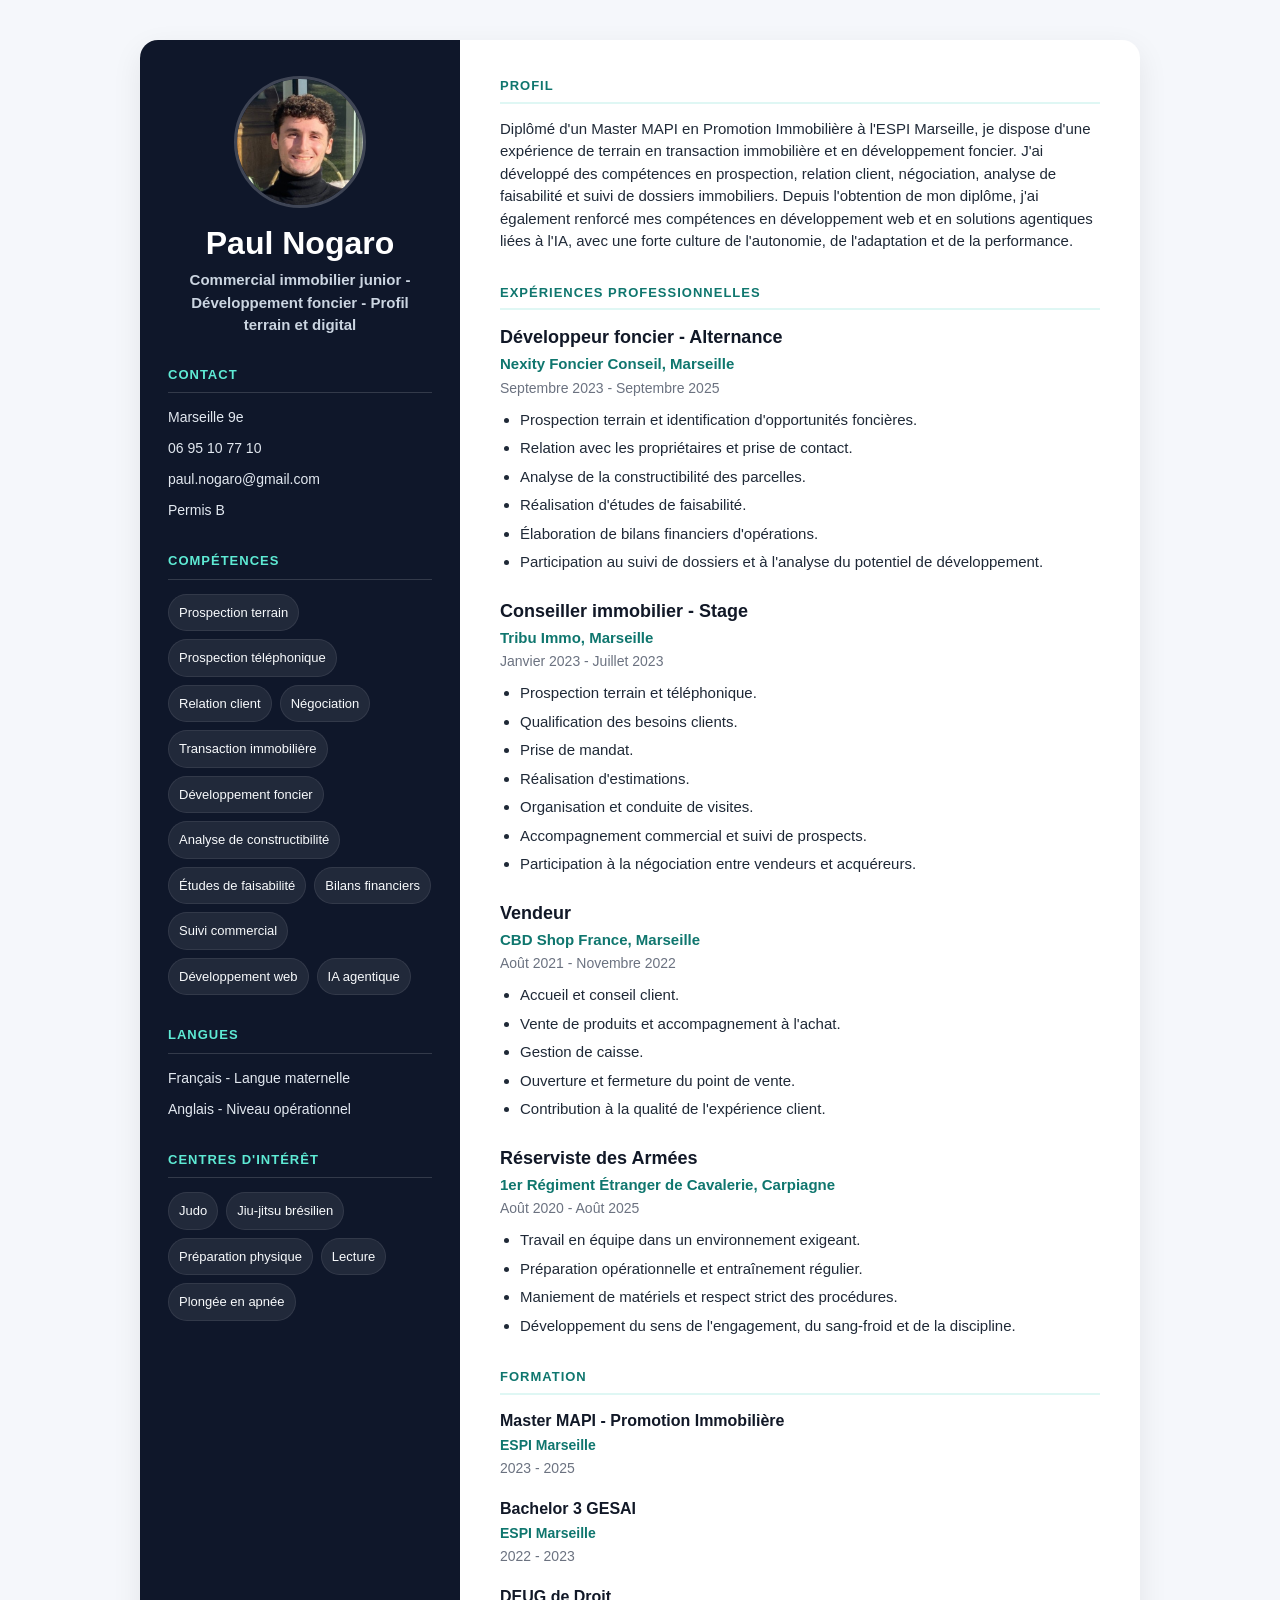
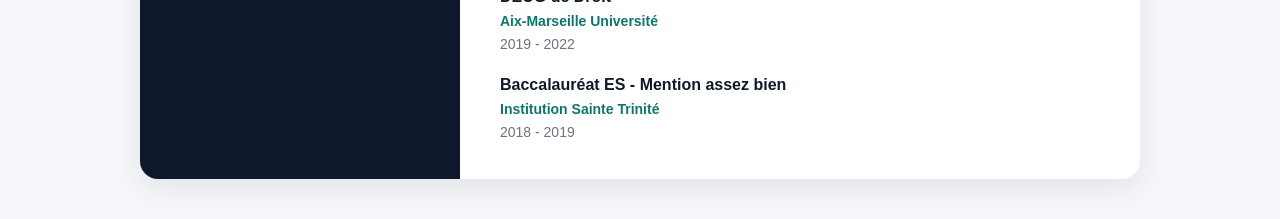
==== index.html @ a895a9f4 "Initial commit du CV Paul Nogaro. Version HTML/CSS avec photo, export PDF et page d'accueil locale. " ====
<!DOCTYPE html>
<html lang="fr">
<head>
  <meta charset="UTF-8" />
  <meta http-equiv="refresh" content="0; url=file.html" />
  <title>CV - Paul Nogaro</title>
</head>
<body>
  <p><a href="file.html">CV - Paul Nogaro</a></p>
</body>
</html>
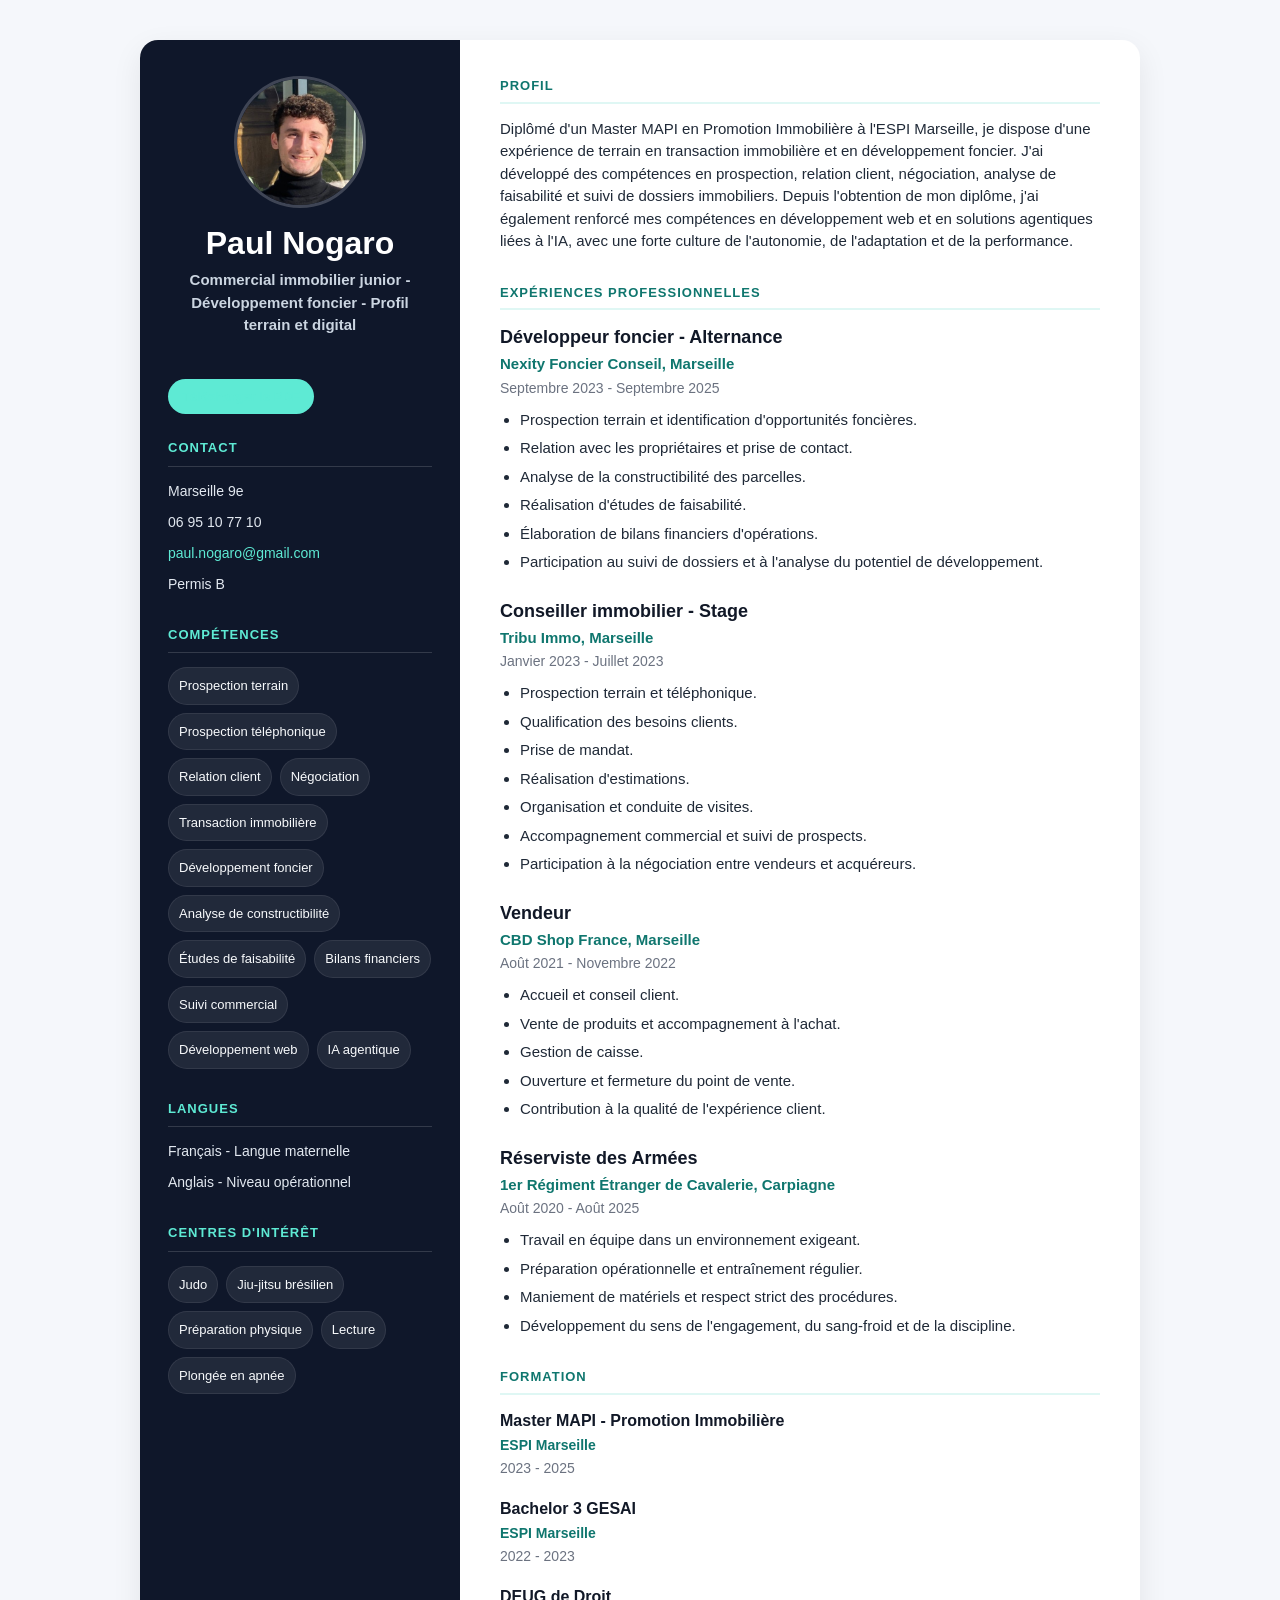
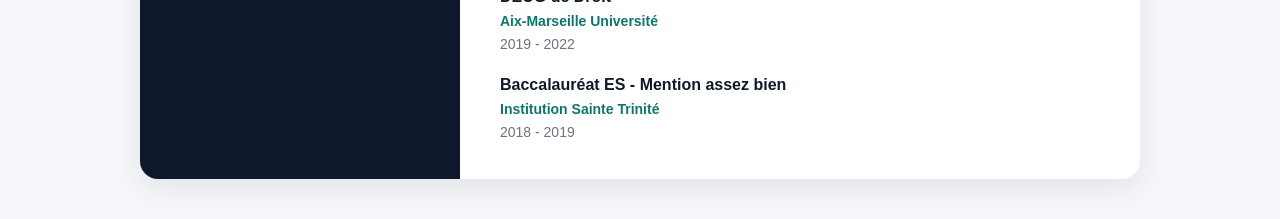
==== commit eab728b3: "Configure le CV comme landing page GitHub Pages statique. index.html devient la page principale, ave" ====
--- a/index.html
+++ b/index.html
@@ -2,10 +2,168 @@
 <html lang="fr">
 <head>
   <meta charset="UTF-8" />
-  <meta http-equiv="refresh" content="0; url=file.html" />
+  <meta name="viewport" content="width=device-width, initial-scale=1.0" />
+  <meta name="description" content="CV de Paul Nogaro — Commercial immobilier junior, développement foncier, profil terrain et digital." />
+  <meta name="author" content="Paul Nogaro" />
   <title>CV - Paul Nogaro</title>
+  <link rel="stylesheet" href="styles.css" />
 </head>
 <body>
-  <p><a href="file.html">CV - Paul Nogaro</a></p>
+  <div class="container">
+    <aside class="sidebar">
+      <header class="profile-header">
+        <img class="profile-photo" src="ressources/photocv.jpeg" alt="Photo de Paul Nogaro" width="132" height="132" />
+        <h1>Paul Nogaro</h1>
+        <div class="subtitle">Commercial immobilier junior - Développement foncier - Profil terrain et digital</div>
+        <a class="pdf-link" href="CV_Paul_Nogaro.pdf" target="_blank" rel="noopener">Télécharger le PDF</a>
+      </header>
+
+      <div class="section">
+        <div class="section-title">Contact</div>
+        <div class="contact-item">Marseille 9e</div>
+        <div class="contact-item">06 95 10 77 10</div>
+        <div class="contact-item"><a href="mailto:paul.nogaro@gmail.com">paul.nogaro@gmail.com</a></div>
+        <div class="contact-item">Permis B</div>
+      </div>
+
+      <div class="section">
+        <div class="section-title">Compétences</div>
+        <div class="skills-list">
+          <span class="tag">Prospection terrain</span>
+          <span class="tag">Prospection téléphonique</span>
+          <span class="tag">Relation client</span>
+          <span class="tag">Négociation</span>
+          <span class="tag">Transaction immobilière</span>
+          <span class="tag">Développement foncier</span>
+          <span class="tag">Analyse de constructibilité</span>
+          <span class="tag">Études de faisabilité</span>
+          <span class="tag">Bilans financiers</span>
+          <span class="tag">Suivi commercial</span>
+          <span class="tag">Développement web</span>
+          <span class="tag">IA agentique</span>
+        </div>
+      </div>
+
+      <div class="section">
+        <div class="section-title">Langues</div>
+        <div class="info-item">Français - Langue maternelle</div>
+        <div class="info-item">Anglais - Niveau opérationnel</div>
+      </div>
+
+      <div class="section">
+        <div class="section-title">Centres d'intérêt</div>
+        <div class="interests-list">
+          <span class="tag">Judo</span>
+          <span class="tag">Jiu-jitsu brésilien</span>
+          <span class="tag">Préparation physique</span>
+          <span class="tag">Lecture</span>
+          <span class="tag">Plongée en apnée</span>
+        </div>
+      </div>
+    </aside>
+
+    <main class="main">
+      <div class="section">
+        <div class="section-title">Profil</div>
+        <p class="profile-text">
+          Diplômé d'un Master MAPI en Promotion Immobilière à l'ESPI Marseille, je dispose d'une expérience de terrain en transaction immobilière et en développement foncier. J'ai développé des compétences en prospection, relation client, négociation, analyse de faisabilité et suivi de dossiers immobiliers. Depuis l'obtention de mon diplôme, j'ai également renforcé mes compétences en développement web et en solutions agentiques liées à l'IA, avec une forte culture de l'autonomie, de l'adaptation et de la performance.
+        </p>
+      </div>
+
+      <div class="section">
+        <div class="section-title">Expériences professionnelles</div>
+
+        <div class="job">
+          <div class="job-header">
+            <div class="job-title">Développeur foncier - Alternance</div>
+            <div class="job-company">Nexity Foncier Conseil, Marseille</div>
+            <div class="job-date">Septembre 2023 - Septembre 2025</div>
+          </div>
+          <ul>
+            <li>Prospection terrain et identification d'opportunités foncières.</li>
+            <li>Relation avec les propriétaires et prise de contact.</li>
+            <li>Analyse de la constructibilité des parcelles.</li>
+            <li>Réalisation d'études de faisabilité.</li>
+            <li>Élaboration de bilans financiers d'opérations.</li>
+            <li>Participation au suivi de dossiers et à l'analyse du potentiel de développement.</li>
+          </ul>
+        </div>
+
+        <div class="job">
+          <div class="job-header">
+            <div class="job-title">Conseiller immobilier - Stage</div>
+            <div class="job-company">Tribu Immo, Marseille</div>
+            <div class="job-date">Janvier 2023 - Juillet 2023</div>
+          </div>
+          <ul>
+            <li>Prospection terrain et téléphonique.</li>
+            <li>Qualification des besoins clients.</li>
+            <li>Prise de mandat.</li>
+            <li>Réalisation d'estimations.</li>
+            <li>Organisation et conduite de visites.</li>
+            <li>Accompagnement commercial et suivi de prospects.</li>
+            <li>Participation à la négociation entre vendeurs et acquéreurs.</li>
+          </ul>
+        </div>
+
+        <div class="job">
+          <div class="job-header">
+            <div class="job-title">Vendeur</div>
+            <div class="job-company">CBD Shop France, Marseille</div>
+            <div class="job-date">Août 2021 - Novembre 2022</div>
+          </div>
+          <ul>
+            <li>Accueil et conseil client.</li>
+            <li>Vente de produits et accompagnement à l'achat.</li>
+            <li>Gestion de caisse.</li>
+            <li>Ouverture et fermeture du point de vente.</li>
+            <li>Contribution à la qualité de l'expérience client.</li>
+          </ul>
+        </div>
+
+        <div class="job">
+          <div class="job-header">
+            <div class="job-title">Réserviste des Armées</div>
+            <div class="job-company">1er Régiment Étranger de Cavalerie, Carpiagne</div>
+            <div class="job-date">Août 2020 - Août 2025</div>
+          </div>
+          <ul>
+            <li>Travail en équipe dans un environnement exigeant.</li>
+            <li>Préparation opérationnelle et entraînement régulier.</li>
+            <li>Maniement de matériels et respect strict des procédures.</li>
+            <li>Développement du sens de l'engagement, du sang-froid et de la discipline.</li>
+          </ul>
+        </div>
+      </div>
+
+      <div class="section">
+        <div class="section-title">Formation</div>
+
+        <div class="education-item">
+          <div class="education-title">Master MAPI - Promotion Immobilière</div>
+          <div class="education-school">ESPI Marseille</div>
+          <div class="education-date">2023 - 2025</div>
+        </div>
+
+        <div class="education-item">
+          <div class="education-title">Bachelor 3 GESAI</div>
+          <div class="education-school">ESPI Marseille</div>
+          <div class="education-date">2022 - 2023</div>
+        </div>
+
+        <div class="education-item">
+          <div class="education-title">DEUG de Droit</div>
+          <div class="education-school">Aix-Marseille Université</div>
+          <div class="education-date">2019 - 2022</div>
+        </div>
+
+        <div class="education-item">
+          <div class="education-title">Baccalauréat ES - Mention assez bien</div>
+          <div class="education-school">Institution Sainte Trinité</div>
+          <div class="education-date">2018 - 2019</div>
+        </div>
+      </div>
+    </main>
+  </div>
 </body>
 </html>
--- a/styles.css
+++ b/styles.css
@@ -0,0 +1,482 @@
+:root {
+  --bg: #f5f7fb;
+  --card: #ffffff;
+  --text: #1f2937;
+  --muted: #6b7280;
+  --accent: #0f766e;
+  --accent-light: #dff7f4;
+  --border: #e5e7eb;
+  --title: #111827;
+}
+
+* {
+  box-sizing: border-box;
+}
+
+@media screen {
+  body {
+    margin: 0;
+    font-family: Arial, Helvetica, sans-serif;
+    background: var(--bg);
+    color: var(--text);
+    line-height: 1.5;
+  }
+
+  .container {
+    max-width: 1000px;
+    margin: 40px auto;
+    background: var(--card);
+    box-shadow: 0 10px 30px rgba(0, 0, 0, 0.08);
+    display: grid;
+    grid-template-columns: 320px 1fr;
+    overflow: hidden;
+    border-radius: 18px;
+  }
+
+  .sidebar {
+    background: #0f172a;
+    color: #f8fafc;
+    padding: 36px 28px;
+  }
+
+  .profile-header {
+    margin-bottom: 24px;
+  }
+
+  .pdf-link {
+    display: inline-block;
+    margin-top: 14px;
+    padding: 8px 14px;
+    border-radius: 999px;
+    background: #5eead4;
+    color: #0f172a;
+    font-size: 13px;
+    font-weight: bold;
+    text-decoration: none;
+    text-align: center;
+  }
+
+  .pdf-link:hover {
+    background: #99f6e4;
+  }
+
+  .sidebar a {
+    color: #5eead4;
+    text-decoration: none;
+  }
+
+  .sidebar a:hover {
+    text-decoration: underline;
+  }
+
+  .profile-photo {
+    width: 132px;
+    height: 132px;
+    object-fit: cover;
+    object-position: center 18%;
+    border-radius: 50%;
+    display: block;
+    margin: 0 auto 18px;
+    border: 3px solid rgba(255, 255, 255, 0.2);
+  }
+
+  .main {
+    padding: 36px 40px;
+  }
+
+  h1 {
+    margin: 0 0 8px 0;
+    font-size: 32px;
+    line-height: 1.1;
+    color: white;
+    text-align: center;
+  }
+
+  .subtitle {
+    font-size: 15px;
+    color: #cbd5e1;
+    margin-bottom: 28px;
+    font-weight: bold;
+    text-align: center;
+  }
+
+  .section {
+    margin-bottom: 30px;
+  }
+
+  .section:last-child {
+    margin-bottom: 0;
+  }
+
+  .section-title {
+    font-size: 13px;
+    text-transform: uppercase;
+    letter-spacing: 1px;
+    margin-bottom: 14px;
+    color: var(--accent);
+    font-weight: bold;
+    border-bottom: 2px solid var(--accent-light);
+    padding-bottom: 6px;
+  }
+
+  .sidebar .section-title {
+    color: #5eead4;
+    border-bottom: 1px solid rgba(255, 255, 255, 0.15);
+    padding-bottom: 8px;
+  }
+
+  .contact-item,
+  .info-item {
+    margin-bottom: 10px;
+    font-size: 14px;
+    color: #e2e8f0;
+  }
+
+  .profile-text,
+  .main p {
+    font-size: 15px;
+    color: var(--text);
+    margin: 0;
+  }
+
+  .job {
+    margin-bottom: 24px;
+  }
+
+  .job:last-child {
+    margin-bottom: 0;
+  }
+
+  .job-header {
+    margin-bottom: 8px;
+  }
+
+  .job-title {
+    font-size: 18px;
+    font-weight: bold;
+    color: var(--title);
+    margin: 0;
+  }
+
+  .job-company {
+    font-size: 15px;
+    color: var(--accent);
+    font-weight: bold;
+    margin-top: 2px;
+  }
+
+  .job-date {
+    font-size: 14px;
+    color: var(--muted);
+    margin-top: 2px;
+  }
+
+  ul {
+    margin: 10px 0 0 20px;
+    padding: 0;
+  }
+
+  li {
+    margin-bottom: 6px;
+    font-size: 15px;
+  }
+
+  .skills-list,
+  .interests-list,
+  .languages-list {
+    display: flex;
+    flex-wrap: wrap;
+    gap: 8px;
+  }
+
+  .tag {
+    background: rgba(255, 255, 255, 0.08);
+    color: #f8fafc;
+    border: 1px solid rgba(255, 255, 255, 0.08);
+    padding: 8px 10px;
+    border-radius: 999px;
+    font-size: 13px;
+  }
+
+  .main .tag {
+    background: var(--accent-light);
+    color: var(--accent);
+    border: none;
+  }
+
+  .education-item {
+    margin-bottom: 18px;
+  }
+
+  .education-item:last-child {
+    margin-bottom: 0;
+  }
+
+  .education-title {
+    font-size: 16px;
+    font-weight: bold;
+    color: var(--title);
+  }
+
+  .education-school {
+    color: var(--accent);
+    font-weight: bold;
+    font-size: 14px;
+    margin-top: 2px;
+  }
+
+  .education-date {
+    color: var(--muted);
+    font-size: 14px;
+    margin-top: 2px;
+  }
+
+  @media (max-width: 820px) {
+    .container {
+      grid-template-columns: 1fr;
+      margin: 0;
+      border-radius: 0;
+    }
+
+    .main,
+    .sidebar {
+      padding: 28px 22px;
+    }
+
+    h1 {
+      font-size: 28px;
+    }
+  }
+}
+
+@media print {
+  @page {
+    size: A4;
+    margin: 0;
+  }
+
+  * {
+    -webkit-print-color-adjust: exact;
+    print-color-adjust: exact;
+  }
+
+  html,
+  body {
+    width: 210mm;
+    margin: 0;
+    padding: 0;
+    background: white;
+    color: var(--text);
+    font-family: Arial, Helvetica, sans-serif;
+    font-size: 9pt;
+    line-height: 1.28;
+  }
+
+  .container {
+    width: 210mm;
+    min-height: 297mm;
+    display: grid;
+    grid-template-columns: 68mm 1fr;
+    background: white;
+    overflow: hidden;
+  }
+
+  .sidebar {
+    background: #0f172a;
+    color: #f8fafc;
+    padding: 8mm 4.5mm 8mm 5.5mm;
+  }
+
+  .main {
+    padding: 10mm 7mm 8mm 6mm;
+  }
+
+  .profile-header {
+    margin-bottom: 3mm;
+  }
+
+  .pdf-link {
+    display: inline-block;
+    margin-top: 2mm;
+    padding: 1mm 2.5mm;
+    border-radius: 999px;
+    background: #5eead4;
+    color: #0f172a;
+    font-size: 7pt;
+    font-weight: bold;
+    text-decoration: none;
+    text-align: center;
+  }
+
+  .sidebar a {
+    color: #5eead4;
+    text-decoration: none;
+  }
+
+  .profile-photo {
+    width: 24mm;
+    height: 24mm;
+    object-fit: cover;
+    object-position: center 18%;
+    border-radius: 50%;
+    display: block;
+    margin: 0 auto 2.5mm;
+    border: 1px solid rgba(255, 255, 255, 0.25);
+  }
+
+  h1 {
+    margin: 0 0 2mm 0;
+    font-size: 18pt;
+    line-height: 1.05;
+    color: white;
+    text-align: center;
+  }
+
+  .subtitle {
+    font-size: 7.5pt;
+    color: #cbd5e1;
+    margin-bottom: 3mm;
+    font-weight: bold;
+    line-height: 1.25;
+    text-align: center;
+  }
+
+  .section {
+    margin-bottom: 3mm;
+  }
+
+  .section:last-child {
+    margin-bottom: 0;
+  }
+
+  .section-title {
+    font-size: 7.5pt;
+    text-transform: uppercase;
+    letter-spacing: 0.6px;
+    margin-bottom: 2.5mm;
+    color: var(--accent);
+    font-weight: bold;
+    border-bottom: 1px solid var(--accent-light);
+    padding-bottom: 1mm;
+  }
+
+  .sidebar .section-title {
+    color: #5eead4;
+    border-bottom: 1px solid rgba(255, 255, 255, 0.15);
+  }
+
+  .contact-item,
+  .info-item {
+    margin-bottom: 1.5mm;
+    font-size: 8.5pt;
+    color: #e2e8f0;
+    line-height: 1.25;
+  }
+
+  .profile-text,
+  .main p {
+    font-size: 8.5pt;
+    color: var(--text);
+    margin: 0;
+    text-align: justify;
+    line-height: 1.25;
+  }
+
+  .job {
+    margin-bottom: 2.5mm;
+    break-inside: avoid;
+    page-break-inside: avoid;
+  }
+
+  .job:last-child {
+    margin-bottom: 0;
+  }
+
+  .job-header {
+    margin-bottom: 1mm;
+  }
+
+  .job-title {
+    font-size: 10pt;
+    font-weight: bold;
+    color: var(--title);
+    margin: 0;
+    line-height: 1.2;
+  }
+
+  .job-company {
+    font-size: 8.5pt;
+    color: var(--accent);
+    font-weight: bold;
+    margin-top: 0.5mm;
+  }
+
+  .job-date {
+    font-size: 8pt;
+    color: var(--muted);
+    margin-top: 0.5mm;
+  }
+
+  ul {
+    margin: 1mm 0 0 4mm;
+    padding: 0;
+  }
+
+  li {
+    margin-bottom: 0.4mm;
+    font-size: 8pt;
+    line-height: 1.2;
+  }
+
+  .skills-list,
+  .interests-list {
+    display: flex;
+    flex-wrap: wrap;
+    gap: 1.5mm;
+  }
+
+  .tag {
+    background: rgba(255, 255, 255, 0.1);
+    color: #f8fafc;
+    border: 1px solid rgba(255, 255, 255, 0.12);
+    padding: 1mm 2mm;
+    border-radius: 999px;
+    font-size: 7pt;
+    line-height: 1.2;
+  }
+
+  .education-item {
+    margin-bottom: 1.8mm;
+    break-inside: avoid;
+    page-break-inside: avoid;
+  }
+
+  .education-item:last-child {
+    margin-bottom: 0;
+  }
+
+  .education-title {
+    font-size: 9pt;
+    font-weight: bold;
+    color: var(--title);
+    line-height: 1.2;
+  }
+
+  .education-school {
+    color: var(--accent);
+    font-weight: bold;
+    font-size: 8pt;
+    margin-top: 0.5mm;
+  }
+
+  .education-date {
+    color: var(--muted);
+    font-size: 8pt;
+    margin-top: 0.5mm;
+  }
+
+  .main .section:first-child {
+    break-inside: avoid;
+    page-break-inside: avoid;
+  }
+}
